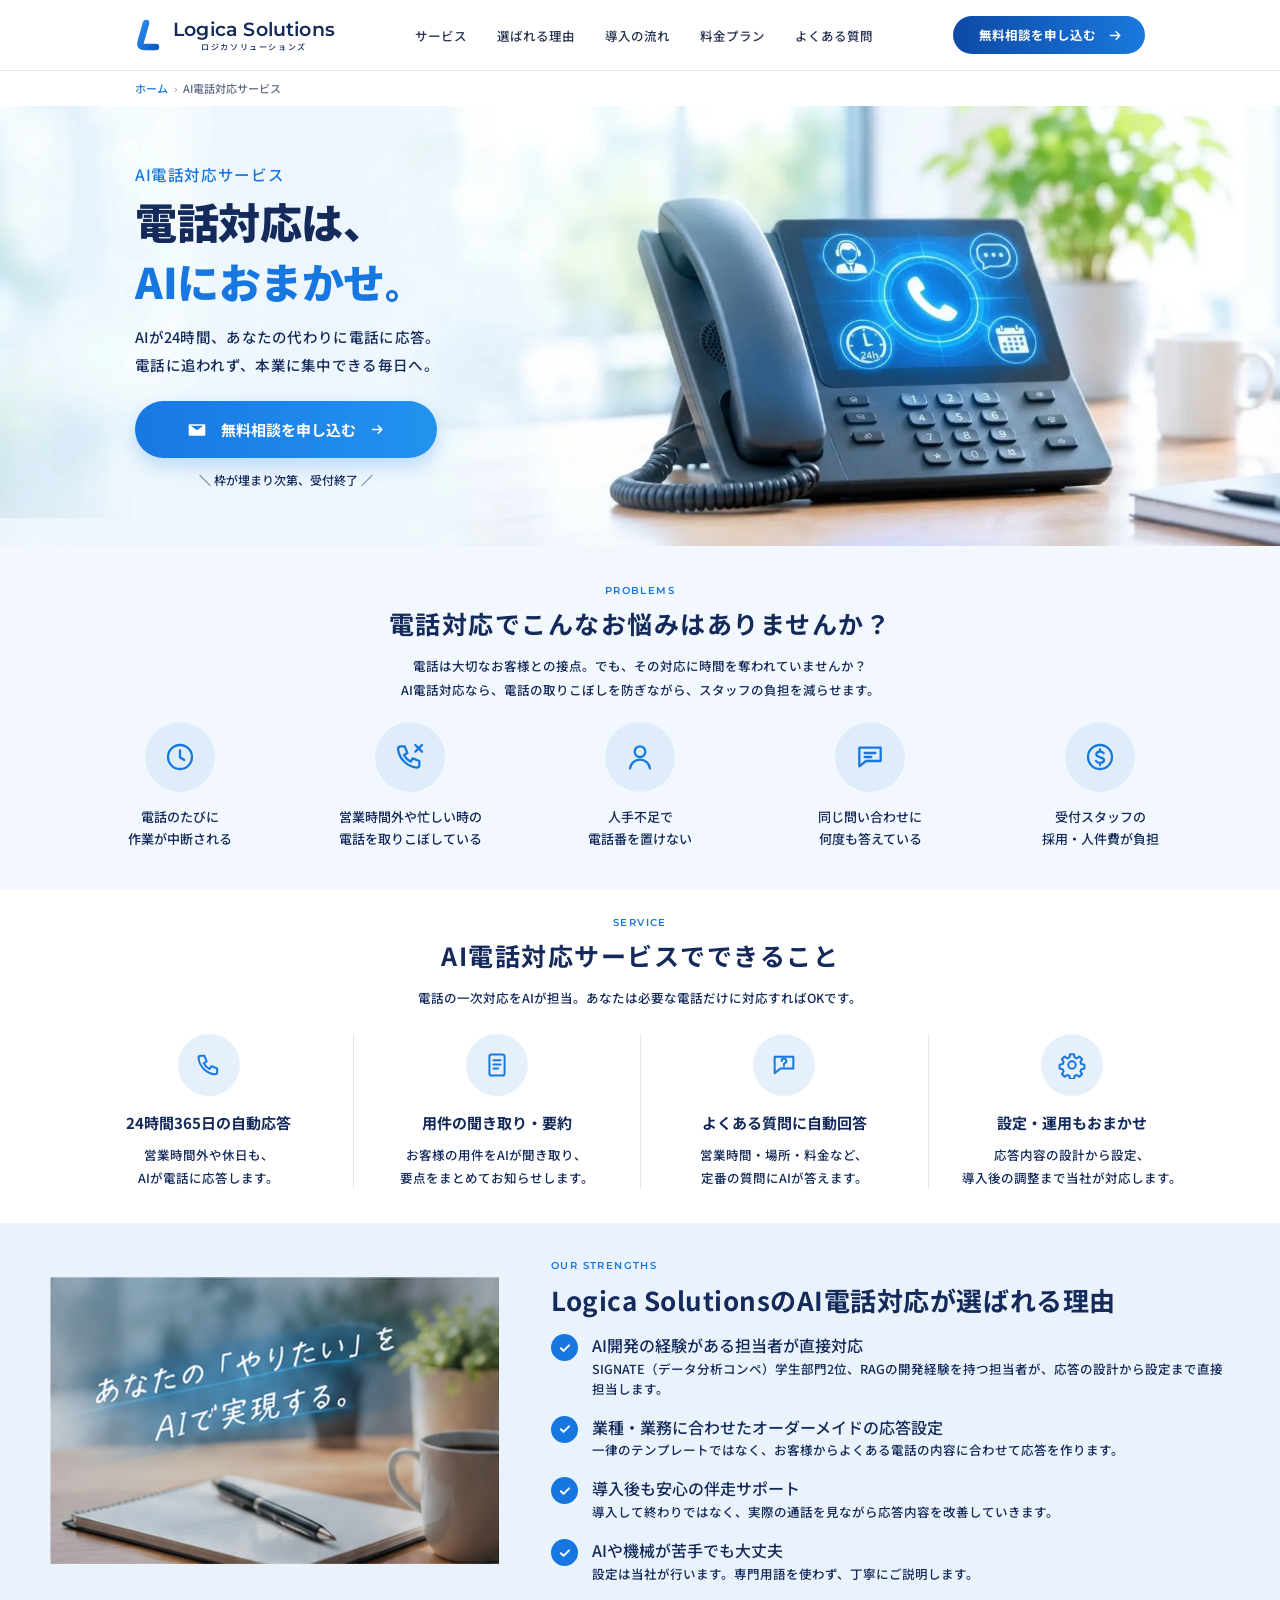
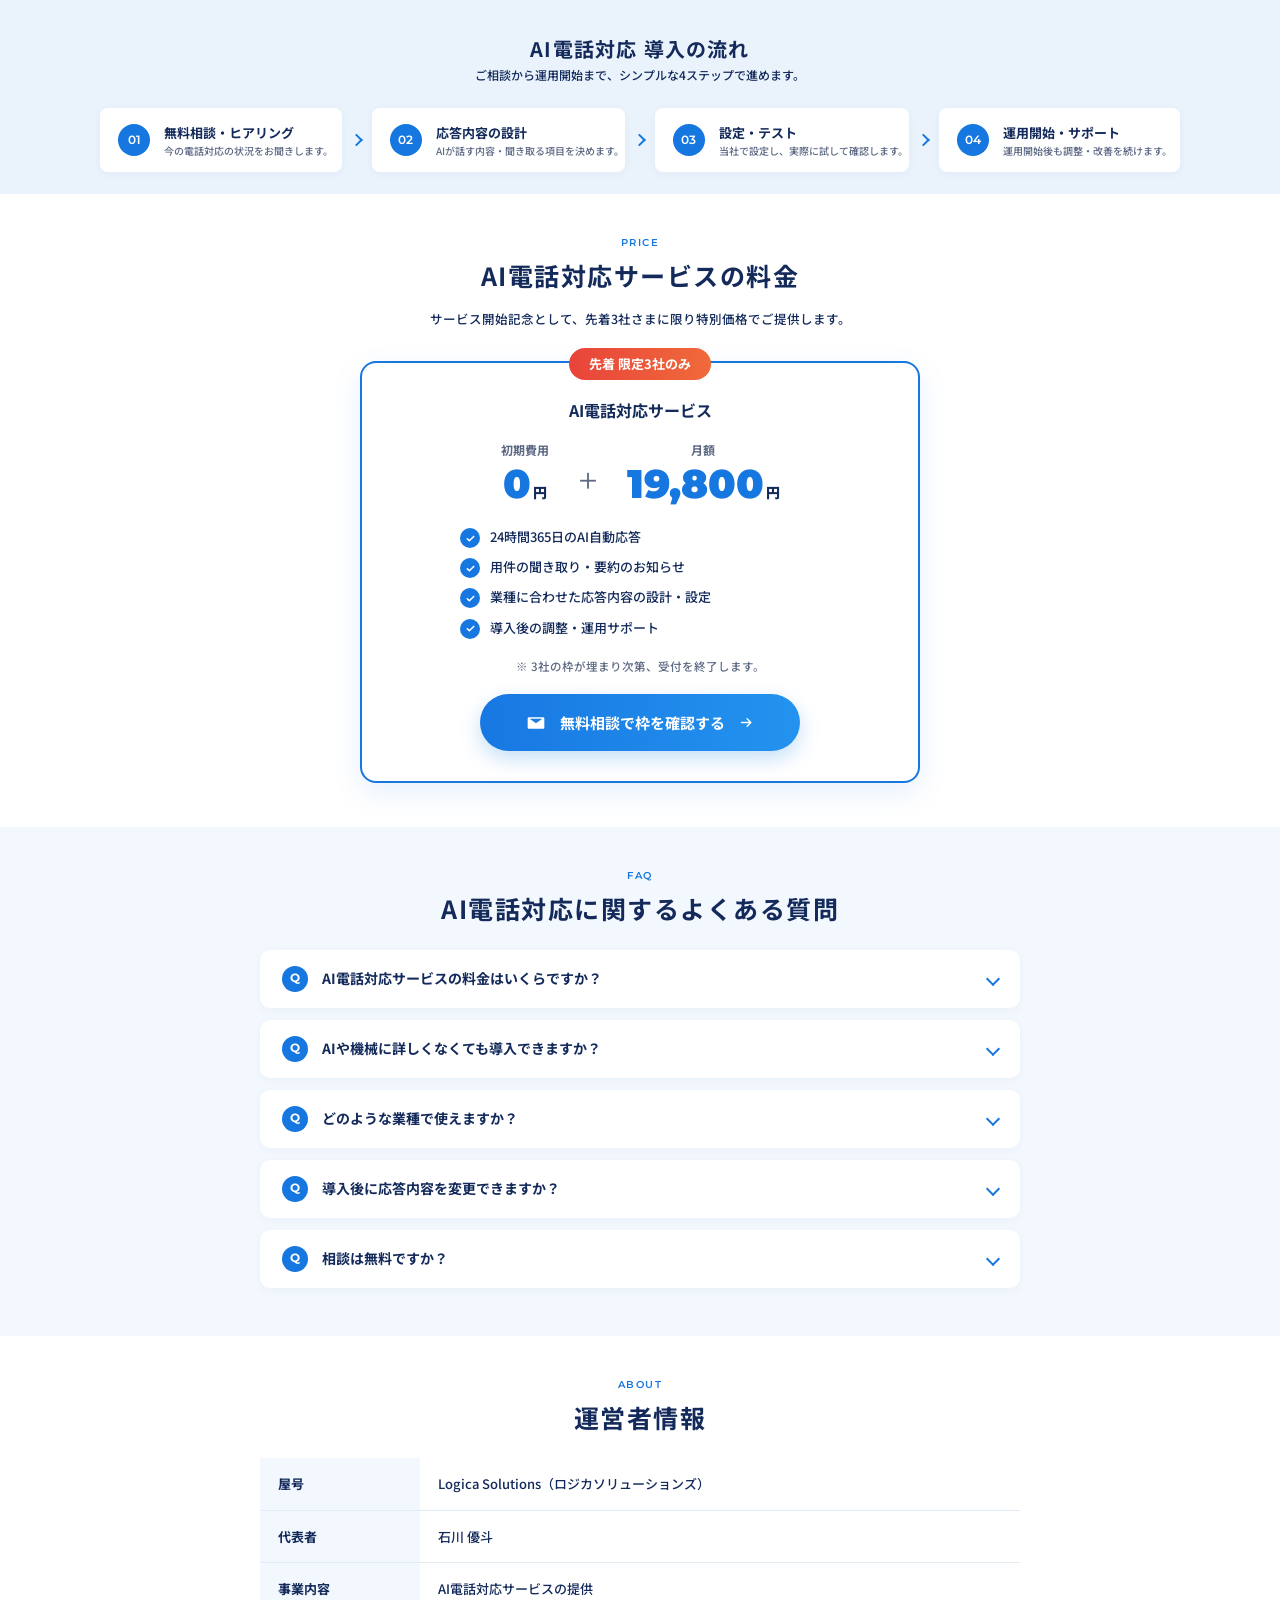
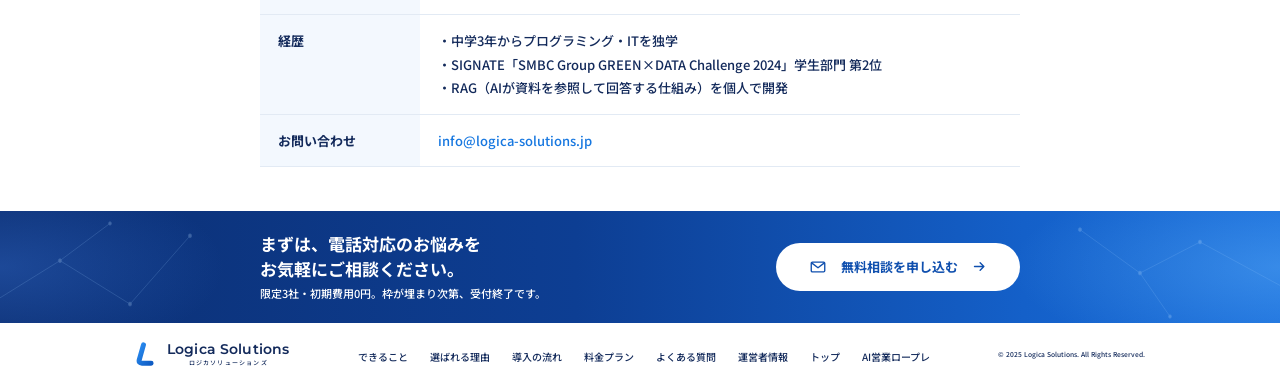
==== ai-phone/index.html @ 3bbbbf8a "Add files via upload" ====
<!doctype html>
<html lang="ja">
  <head>
    <meta charset="UTF-8" />
    <meta name="viewport" content="width=device-width, initial-scale=1.0" />

    <!-- ===== 基本SEO ===== -->
    <title>
      AI電話対応サービス｜電話の自動応答・受付をAIが代行｜Logica
      Solutions（ロジカソリューションズ）
    </title>
    <meta
      name="description"
      content="Logica Solutions（ロジカソリューションズ）のAI電話対応サービス。AIが24時間電話に自動応答し、用件を聞き取って要約してお知らせします。電話番の負担・取りこぼしをなくし、本業に集中できる環境に。限定3社、初期費用0円・月額19,800円。無料相談受付中。"
    />
    <link rel="canonical" href="https://logica-solutions.jp/ai-phone/" />
    <meta name="robots" content="index,follow,max-image-preview:large" />
    <meta name="theme-color" content="#132a5b" />
    <meta name="format-detection" content="telephone=no" />

    <!-- ===== OGP / SNS（画像はSVGではなくPNG） ===== -->
    <meta property="og:type" content="website" />
    <meta property="og:site_name" content="Logica Solutions" />
    <meta property="og:locale" content="ja_JP" />
    <meta property="og:url" content="https://logica-solutions.jp/ai-phone/" />
    <meta property="og:title" content="AI電話対応サービス｜Logica Solutions" />
    <meta
      property="og:description"
      content="AIが24時間電話に自動応答し、用件を要約してお知らせ。電話番の負担・取りこぼしをなくします。限定3社、初期費用0円・月額19,800円。"
    />
    <meta
      property="og:image"
      content="https://logica-solutions.jp/images/ogp-ai-phone.png"
    />
    <meta property="og:image:width" content="1200" />
    <meta property="og:image:height" content="630" />
    <meta
      property="og:image:alt"
      content="電話対応は、AIにおまかせ。AI電話対応サービス｜Logica Solutions"
    />
    <meta name="twitter:card" content="summary_large_image" />
    <meta name="twitter:title" content="AI電話対応サービス｜Logica Solutions" />
    <meta
      name="twitter:description"
      content="AIが24時間電話に自動応答。限定3社、初期費用0円・月額19,800円。"
    />
    <meta
      name="twitter:image"
      content="https://logica-solutions.jp/images/ogp-ai-phone.png"
    />

    <link rel="icon" href="/favicon.svg" type="image/svg+xml" />

    <!-- ===== 表示速度：ファーストビュー画像を先読み・フォントは非ブロッキング ===== -->
    <link
      rel="preload"
      as="image"
      href="/images/hero-ai-phone.webp"
      fetchpriority="high"
    />
    <link rel="preconnect" href="https://fonts.googleapis.com" />
    <link rel="preconnect" href="https://fonts.gstatic.com" crossorigin />
    <link
      rel="stylesheet"
      href="https://fonts.googleapis.com/css2?family=Noto+Sans+JP:wght@400;500;700;900&family=Montserrat:wght@600;700&display=swap"
      media="print"
      onload="this.media = 'all'"
    />
    <noscript
      ><link
        rel="stylesheet"
        href="https://fonts.googleapis.com/css2?family=Noto+Sans+JP:wght@400;500;700;900&family=Montserrat:wght@600;700&display=swap"
    /></noscript>

    <!-- ===== 構造化データ（JSON-LD） ===== -->
    <script type="application/ld+json">
      {
        "@context": "https://schema.org",
        "@graph": [
          {
            "@type": "BreadcrumbList",
            "@id": "https://logica-solutions.jp/ai-phone/#breadcrumb",
            "itemListElement": [
              { "@type": "ListItem", "position": 1, "name": "ホーム", "item": "https://logica-solutions.jp/" },
              { "@type": "ListItem", "position": 2, "name": "AI電話対応サービス", "item": "https://logica-solutions.jp/ai-phone/" }
            ]
          },
          {
            "@type": "Person",
            "@id": "https://logica-solutions.jp/#founder",
            "name": "石川 優斗",
            "jobTitle": "代表",
            "worksFor": { "@id": "https://logica-solutions.jp/#organization" },
            "knowsAbout": ["RAG", "生成AI", "データ分析", "機械学習", "AI電話対応"],
            "award": "SIGNATE「SMBC Group GREEN×DATA Challenge 2024」学生部門 第2位"
          },
          {
            "@type": "Organization",
            "@id": "https://logica-solutions.jp/#organization",
            "name": "Logica Solutions",
            "alternateName": [
              "ロジカソリューションズ",
              "ロジカ ソリューションズ",
              "ロジカソリューション",
              "Logica Solution",
              "LogicaSolutions"
            ],
            "url": "https://logica-solutions.jp/",
            "logo": "https://logica-solutions.jp/favicon.svg",
            "email": "info@logica-solutions.jp",
            "image": "https://logica-solutions.jp/images/ogp.png",
            "description": "AI電話対応サービスとAI営業ロープレツールを提供。",
            "founder": { "@id": "https://logica-solutions.jp/#founder" },
            "knowsAbout": [
              "AI電話対応",
              "AI電話代行",
              "電話自動応答",
              "AI受付",
              "ボイスボット",
              "営業ロープレ",
              "営業研修",
              "業務効率化"
            ]
          },
          {
            "@type": "WebSite",
            "@id": "https://logica-solutions.jp/#website",
            "url": "https://logica-solutions.jp/",
            "name": "Logica Solutions",
            "alternateName": "ロジカソリューションズ",
            "inLanguage": "ja",
            "publisher": { "@id": "https://logica-solutions.jp/#organization" }
          },
          {
            "@type": "WebPage",
            "@id": "https://logica-solutions.jp/ai-phone/#webpage",
            "url": "https://logica-solutions.jp/ai-phone/",
            "breadcrumb": { "@id": "https://logica-solutions.jp/ai-phone/#breadcrumb" },
            "name": "AI電話対応サービス｜電話の自動応答・受付をAIが代行｜Logica Solutions（ロジカソリューションズ）",
            "description": "AIが24時間電話に自動応答し、用件を聞き取って要約してお知らせするAI電話対応サービス。限定3社、初期費用0円・月額19,800円。",
            "inLanguage": "ja",
            "isPartOf": { "@id": "https://logica-solutions.jp/#website" },
            "about": { "@id": "https://logica-solutions.jp/ai-phone/#service" },
            "primaryImageOfPage": "https://logica-solutions.jp/images/hero-ai-phone.webp"
          },
          {
            "@type": "Service",
            "@id": "https://logica-solutions.jp/ai-phone/#service",
            "name": "AI電話対応サービス",
            "alternateName": ["AI電話代行", "AI電話自動応答", "AI受付サービス"],
            "description": "AIが24時間電話に自動応答し、用件の聞き取り・要約・お知らせまでを行うサービス。業種に合わせた応答内容の設定と導入後の運用サポート付き。",
            "image": "https://logica-solutions.jp/images/ogp-ai-phone.png",
            "provider": { "@id": "https://logica-solutions.jp/#organization" },
            "areaServed": { "@type": "Country", "name": "日本" },
            "serviceType": "AI電話対応",
            "url": "https://logica-solutions.jp/ai-phone/",
            "offers": {
              "@type": "Offer",
              "name": "限定3社 導入プラン（初期費用0円）",
              "url": "https://logica-solutions.jp/ai-phone/#price",
              "price": "19800",
              "priceCurrency": "JPY",
              "availability": "https://schema.org/LimitedAvailability",
              "priceSpecification": [
                {
                  "@type": "UnitPriceSpecification",
                  "name": "月額料金",
                  "price": "19800",
                  "priceCurrency": "JPY",
                  "referenceQuantity": {
                    "@type": "QuantitativeValue",
                    "value": 1,
                    "unitCode": "MON"
                  }
                },
                {
                  "@type": "PriceSpecification",
                  "name": "初期費用",
                  "price": "0",
                  "priceCurrency": "JPY"
                }
              ]
            }
          },
          {
            "@type": "FAQPage",
            "@id": "https://logica-solutions.jp/ai-phone/#faq",
            "mainEntity": [
              {
                "@type": "Question",
                "name": "AI電話対応サービスの料金はいくらですか？",
                "acceptedAnswer": {
                  "@type": "Answer",
                  "text": "現在、限定3社に限り初期費用0円、月額19,800円でご提供しています。枠が埋まり次第、受付を終了します。"
                }
              },
              {
                "@type": "Question",
                "name": "AIや機械に詳しくなくても導入できますか？",
                "acceptedAnswer": {
                  "@type": "Answer",
                  "text": "はい、問題ありません。応答内容の設計から設定まで当社が行います。専門用語を使わずに丁寧にご説明しますので、AIが初めての方でも安心してご利用いただけます。"
                }
              },
              {
                "@type": "Question",
                "name": "どのような業種で使えますか？",
                "acceptedAnswer": {
                  "@type": "Answer",
                  "text": "電話での問い合わせや予約の受付が多い業種を中心に、幅広くご利用いただけます。業種や業務に合わせて応答内容をオーダーメイドで設定します。"
                }
              },
              {
                "@type": "Question",
                "name": "導入後に応答内容を変更できますか？",
                "acceptedAnswer": {
                  "@type": "Answer",
                  "text": "はい。導入して終わりではなく、実際の通話状況を見ながら応答内容の調整・改善まで継続的にサポートします。"
                }
              },
              {
                "@type": "Question",
                "name": "相談は無料ですか？",
                "acceptedAnswer": {
                  "@type": "Answer",
                  "text": "はい、ご相談・ヒアリングは無料です。現在の電話対応の状況をお聞きしたうえで、導入イメージをご提案します。"
                }
              }
            ]
          }
        ]
      }
    </script>

    <link rel="stylesheet" href="/css/style.css" />
  </head>
  <body>
    <svg width="0" height="0" style="position: absolute" aria-hidden="true">
      <defs>
        <linearGradient id="logoGrad" x1="0" y1="0" x2="1" y2="1">
          <stop offset="0" stop-color="#2a8cf0" />
          <stop offset="1" stop-color="#0f5cc4" />
        </linearGradient>
        <symbol id="logo-mark" viewBox="0 0 26 34">
          <path
            d="M11 5 L5.5 24.5 Q4.3 29 9 29 L21 29"
            fill="none"
            stroke="url(#logoGrad)"
            stroke-width="6.5"
            stroke-linecap="round"
            stroke-linejoin="round"
          />
        </symbol>
        <symbol id="i-arrow" viewBox="0 0 24 24">
          <path
            d="M4 12h15M13 6l6 6-6 6"
            fill="none"
            stroke="currentColor"
            stroke-width="2.2"
            stroke-linecap="round"
            stroke-linejoin="round"
          />
        </symbol>
        <symbol id="i-mail-fill" viewBox="0 0 24 24">
          <path
            fill="currentColor"
            d="M3.5 5h17A1.5 1.5 0 0 1 22 6.5v11a1.5 1.5 0 0 1-1.5 1.5h-17A1.5 1.5 0 0 1 2 17.5v-11A1.5 1.5 0 0 1 3.5 5zm.9 2L12 12.3 19.6 7H4.4z"
          />
        </symbol>
        <symbol id="i-mail" viewBox="0 0 24 24">
          <g
            fill="none"
            stroke="currentColor"
            stroke-width="1.8"
            stroke-linejoin="round"
          >
            <rect x="3" y="5.5" width="18" height="13" rx="1.5" />
            <path d="M3.5 6.5l8.5 6.5 8.5-6.5" />
          </g>
        </symbol>
        <symbol id="i-check" viewBox="0 0 24 24">
          <path
            d="M5 12.5l4.5 4.5L19 7.5"
            fill="none"
            stroke="#fff"
            stroke-width="3.4"
            stroke-linecap="round"
            stroke-linejoin="round"
          />
        </symbol>
      </defs>
    </svg>

    <!-- Header -->
    <header class="header" id="top">
      <div class="wrap header__in">
        <a
          href="/"
          class="logo"
          aria-label="Logica Solutions（ロジカソリューションズ）トップへ"
        >
          <svg class="logo__mark" aria-hidden="true">
            <use href="#logo-mark" />
          </svg>
          <span class="logo__txt"
            ><span class="logo__name">Logica Solutions</span
            ><span class="logo__kana">ロジカソリューションズ</span></span
          >
        </a>
        <nav class="gnav" aria-label="メインメニュー">
          <ul>
            <li><a href="#service">サービス</a></li>
            <li><a href="#reason">選ばれる理由</a></li>
            <li><a href="#flow">導入の流れ</a></li>
            <li><a href="#price">料金プラン</a></li>
            <li><a href="#faq">よくある質問</a></li>
          </ul>
        </nav>
        <a href="#contact" class="h-btn"
          >無料相談を申し込む<svg class="arrow" aria-hidden="true">
            <use href="#i-arrow" /></svg
        ></a>
        <button
          class="menu-btn"
          aria-label="メニューを開く"
          aria-expanded="false"
        >
          <span></span><span></span><span></span>
        </button>
      </div>
    </header>

    <main>
      <nav class="crumb" aria-label="パンくずリスト">
        <ol class="wrap">
          <li><a href="/">ホーム</a></li>
          <li aria-current="page">AI電話対応サービス</li>
        </ol>
      </nav>

      <!-- Hero -->
      <section class="hero hero--phone" aria-labelledby="hero-ttl">
        <div class="wrap">
          <div class="hero__txt">
            <p class="hero__lead">AI電話対応サービス</p>
            <h1 class="hero__ttl" id="hero-ttl">
              電話対応は、<br /><span
                >AIにおまかせ<span class="sm">。</span></span
              ><span class="sr-only"
                >｜Logica
                Solutions（ロジカソリューションズ）のAI電話対応サービス</span
              >
            </h1>
            <p class="hero__desc">
              AIが24時間、あなたの代わりに電話に応答。<br />電話に追われず、本業に集中できる毎日へ。
            </p>
            <a href="#contact" class="hero__btn"
              ><svg class="mail" aria-hidden="true">
                <use href="#i-mail-fill" /></svg
              >無料相談を申し込む<svg class="arrow" aria-hidden="true">
                <use href="#i-arrow" /></svg
            ></a>
            <p class="hero__note">＼ 枠が埋まり次第、受付終了 ／</p>
          </div>
        </div>
      </section>

      <!-- Worries -->
      <section class="worries" aria-labelledby="worries-ttl">
        <div class="wrap">
          <div class="sh">
            <span class="sh__en en">PROBLEMS</span>
            <h2 class="sh__ttl" id="worries-ttl">
              電話対応でこんなお悩みはありませんか？
            </h2>
            <p class="sh__desc">
              電話は大切なお客様との接点。でも、その対応に時間を奪われていませんか？<br />AI電話対応なら、電話の取りこぼしを防ぎながら、スタッフの負担を減らせます。
            </p>
          </div>
          <ul class="worries__list">
            <li>
              <div class="ic" aria-hidden="true">
                <svg
                  viewBox="0 0 24 24"
                  fill="none"
                  stroke="currentColor"
                  stroke-width="1.7"
                  stroke-linecap="round"
                >
                  <circle cx="12" cy="12" r="9" />
                  <path d="M12 7v5.2l3.2 2" />
                </svg>
              </div>
              <p>電話のたびに<br />作業が中断される</p>
            </li>
            <li>
              <div class="ic" aria-hidden="true">
                <svg
                  viewBox="0 0 24 24"
                  fill="none"
                  stroke="currentColor"
                  stroke-width="1.7"
                  stroke-linecap="round"
                  stroke-linejoin="round"
                >
                  <path
                    d="M5 4h3l2 5-2.5 1.5a11 11 0 0 0 5 5L14 13l5 2v3a2 2 0 0 1-2 2A16 16 0 0 1 3 6a2 2 0 0 1 2-2z"
                  />
                  <path d="M16 3l5 5M21 3l-5 5" />
                </svg>
              </div>
              <p>営業時間外や忙しい時の<br />電話を取りこぼしている</p>
            </li>
            <li>
              <div class="ic" aria-hidden="true">
                <svg
                  viewBox="0 0 24 24"
                  fill="none"
                  stroke="currentColor"
                  stroke-width="1.7"
                  stroke-linecap="round"
                >
                  <circle cx="12" cy="8" r="4" />
                  <path d="M4.5 20.5c.6-3.9 3.7-6.5 7.5-6.5s6.9 2.6 7.5 6.5" />
                </svg>
              </div>
              <p>人手不足で<br />電話番を置けない</p>
            </li>
            <li>
              <div class="ic" aria-hidden="true">
                <svg
                  viewBox="0 0 24 24"
                  fill="none"
                  stroke="currentColor"
                  stroke-width="1.7"
                  stroke-linecap="round"
                  stroke-linejoin="round"
                >
                  <path d="M4 5h16v10H9l-5 4z" />
                  <path d="M8 9h8M8 12h5" />
                </svg>
              </div>
              <p>同じ問い合わせに<br />何度も答えている</p>
            </li>
            <li>
              <div class="ic" aria-hidden="true">
                <svg
                  viewBox="0 0 24 24"
                  fill="none"
                  stroke="currentColor"
                  stroke-width="1.7"
                  stroke-linecap="round"
                  stroke-linejoin="round"
                >
                  <circle cx="12" cy="12" r="9" />
                  <path
                    d="M14.8 9.2c-.5-.8-1.5-1.3-2.8-1.3-1.7 0-2.8.9-2.8 2.1 0 2.9 5.8 1.6 5.8 4.3 0 1.2-1.2 2.1-3 2.1-1.4 0-2.5-.6-3-1.4M12 6.2v1.7M12 16.4v1.6"
                  />
                </svg>
              </div>
              <p>受付スタッフの<br />採用・人件費が負担</p>
            </li>
          </ul>
        </div>
      </section>

      <!-- Services -->
      <section class="services" id="service" aria-labelledby="service-ttl">
        <div class="wrap">
          <div class="sh">
            <span class="sh__en en">SERVICE</span>
            <h2 class="sh__ttl" id="service-ttl">
              AI電話対応サービスでできること
            </h2>
            <p class="sh__desc">
              電話の一次対応をAIが担当。あなたは必要な電話だけに対応すればOKです。
            </p>
          </div>
          <ul class="services__list">
            <li>
              <div class="ic" aria-hidden="true">
                <svg
                  viewBox="0 0 24 24"
                  fill="none"
                  stroke="currentColor"
                  stroke-width="1.7"
                  stroke-linecap="round"
                  stroke-linejoin="round"
                >
                  <path
                    d="M5 4h3l2 5-2.5 1.5a11 11 0 0 0 5 5L14 13l5 2v3a2 2 0 0 1-2 2A16 16 0 0 1 3 6a2 2 0 0 1 2-2z"
                  />
                </svg>
              </div>
              <h3>24時間365日の自動応答</h3>
              <p>営業時間外や休日も、<br />AIが電話に応答します。</p>
            </li>
            <li>
              <div class="ic" aria-hidden="true">
                <svg
                  viewBox="0 0 24 24"
                  fill="none"
                  stroke="currentColor"
                  stroke-width="1.7"
                  stroke-linecap="round"
                  stroke-linejoin="round"
                >
                  <rect x="5.5" y="3" width="13" height="18" rx="1.8" />
                  <path d="M9 8h6M9 11.5h6M9 15h4" />
                </svg>
              </div>
              <h3>用件の聞き取り・要約</h3>
              <p>
                お客様の用件をAIが聞き取り、<br />要点をまとめてお知らせします。
              </p>
            </li>
            <li>
              <div class="ic" aria-hidden="true">
                <svg
                  viewBox="0 0 24 24"
                  fill="none"
                  stroke="currentColor"
                  stroke-width="1.7"
                  stroke-linecap="round"
                  stroke-linejoin="round"
                >
                  <path d="M4 5h16v10H9l-5 4z" />
                  <path
                    d="M10 8.5a2 2 0 1 1 2.6 1.9c-.4.2-.6.5-.6.9v.4M12 13.2v.1"
                  />
                </svg>
              </div>
              <h3>よくある質問に自動回答</h3>
              <p>営業時間・場所・料金など、<br />定番の質問にAIが答えます。</p>
            </li>
            <li>
              <div class="ic" aria-hidden="true">
                <svg
                  viewBox="0 0 24 24"
                  fill="none"
                  stroke="currentColor"
                  stroke-width="1.7"
                  stroke-linejoin="round"
                >
                  <circle cx="12" cy="12" r="3.2" />
                  <path
                    d="M10.3 2.8h3.4l.5 2.6 1.9.8 2.2-1.5 2.4 2.4-1.5 2.2.8 1.9 2.6.5v3.4l-2.6.5-.8 1.9 1.5 2.2-2.4 2.4-2.2-1.5-1.9.8-.5 2.6h-3.4l-.5-2.6-1.9-.8-2.2 1.5-2.4-2.4 1.5-2.2-.8-1.9-2.6-.5v-3.4l2.6-.5.8-1.9-1.5-2.2 2.4-2.4 2.2 1.5 1.9-.8z"
                  />
                </svg>
              </div>
              <h3>設定・運用もおまかせ</h3>
              <p>
                応答内容の設計から設定、<br />導入後の調整まで当社が対応します。
              </p>
            </li>
          </ul>
        </div>
      </section>

      <!-- Strengths -->
      <section class="strengths" id="reason" aria-labelledby="reason-ttl">
        <div class="strengths__in">
          <div class="strengths__img">
            <img
              src="/images/strengths.jpg"
              alt="AI電話対応サービスの導入打ち合わせイメージ"
              width="718"
              height="458"
              loading="lazy"
              decoding="async"
            />
          </div>
          <div class="strengths__body">
            <div class="sh">
              <span class="sh__en en">OUR STRENGTHS</span>
              <h2 class="sh__ttl" id="reason-ttl">
                Logica SolutionsのAI電話対応が選ばれる理由
              </h2>
            </div>
            <ul class="checks">
              <li>
                <span class="chk" aria-hidden="true"
                  ><svg><use href="#i-check" /></svg
                ></span>
                <div>
                  <h3>AI開発の経験がある担当者が直接対応</h3>
                  <p>
                    SIGNATE（データ分析コンペ）学生部門2位、RAGの開発経験を持つ担当者が、応答の設計から設定まで直接担当します。
                  </p>
                </div>
              </li>
              <li>
                <span class="chk" aria-hidden="true"
                  ><svg><use href="#i-check" /></svg
                ></span>
                <div>
                  <h3>業種・業務に合わせたオーダーメイドの応答設定</h3>
                  <p>
                    一律のテンプレートではなく、お客様からよくある電話の内容に合わせて応答を作ります。
                  </p>
                </div>
              </li>
              <li>
                <span class="chk" aria-hidden="true"
                  ><svg><use href="#i-check" /></svg
                ></span>
                <div>
                  <h3>導入後も安心の伴走サポート</h3>
                  <p>
                    導入して終わりではなく、実際の通話を見ながら応答内容を改善していきます。
                  </p>
                </div>
              </li>
              <li>
                <span class="chk" aria-hidden="true"
                  ><svg><use href="#i-check" /></svg
                ></span>
                <div>
                  <h3>AIや機械が苦手でも大丈夫</h3>
                  <p>
                    設定は当社が行います。専門用語を使わず、丁寧にご説明します。
                  </p>
                </div>
              </li>
            </ul>
          </div>
        </div>
      </section>

      <!-- Flow -->
      <section class="flow" id="flow" aria-labelledby="flow-ttl">
        <div class="wrap">
          <div class="sh">
            <h2 class="sh__ttl" id="flow-ttl">AI電話対応 導入の流れ</h2>
            <p class="sh__desc">
              ご相談から運用開始まで、シンプルな4ステップで進めます。
            </p>
          </div>
          <ol class="flow__list">
            <li class="step">
              <span class="step__n" aria-hidden="true">01</span>
              <div>
                <h3>無料相談・ヒアリング</h3>
                <p>今の電話対応の状況をお聞きします。</p>
              </div>
            </li>
            <li class="step">
              <span class="step__n" aria-hidden="true">02</span>
              <div>
                <h3>応答内容の設計</h3>
                <p>AIが話す内容・聞き取る項目を決めます。</p>
              </div>
            </li>
            <li class="step">
              <span class="step__n" aria-hidden="true">03</span>
              <div>
                <h3>設定・テスト</h3>
                <p>当社で設定し、実際に試して確認します。</p>
              </div>
            </li>
            <li class="step">
              <span class="step__n" aria-hidden="true">04</span>
              <div>
                <h3>運用開始・サポート</h3>
                <p>運用開始後も調整・改善を続けます。</p>
              </div>
            </li>
          </ol>
        </div>
      </section>

      <!-- Price：限定キャンペーン。枠が埋まったら plan__tag と文言を更新してください -->
      <section class="price" id="price" aria-labelledby="price-ttl">
        <div class="wrap">
          <div class="sh">
            <span class="sh__en en">PRICE</span>
            <h2 class="sh__ttl" id="price-ttl">AI電話対応サービスの料金</h2>
            <p class="sh__desc">
              サービス開始記念として、先着3社さまに限り特別価格でご提供します。
            </p>
          </div>
          <div class="plan">
            <p class="plan__tag">先着 限定3社のみ</p>
            <p class="plan__name">AI電話対応サービス</p>
            <div class="plan__prices">
              <p class="plan__item">
                <span class="plan__label">初期費用</span
                ><span class="plan__val">0<small>円</small></span>
              </p>
              <span class="plan__plus" aria-hidden="true">＋</span>
              <p class="plan__item">
                <span class="plan__label">月額</span
                ><span class="plan__val">19,800<small>円</small></span>
              </p>
            </div>
            <ul class="plan__list">
              <li>
                <span class="chk" aria-hidden="true"
                  ><svg><use href="#i-check" /></svg></span
                >24時間365日のAI自動応答
              </li>
              <li>
                <span class="chk" aria-hidden="true"
                  ><svg><use href="#i-check" /></svg></span
                >用件の聞き取り・要約のお知らせ
              </li>
              <li>
                <span class="chk" aria-hidden="true"
                  ><svg><use href="#i-check" /></svg></span
                >業種に合わせた応答内容の設計・設定
              </li>
              <li>
                <span class="chk" aria-hidden="true"
                  ><svg><use href="#i-check" /></svg></span
                >導入後の調整・運用サポート
              </li>
            </ul>
            <p class="plan__note">※ 3社の枠が埋まり次第、受付を終了します。</p>
            <a href="#contact" class="hero__btn"
              ><svg class="mail" aria-hidden="true">
                <use href="#i-mail-fill" /></svg
              >無料相談で枠を確認する<svg class="arrow" aria-hidden="true">
                <use href="#i-arrow" /></svg
            ></a>
          </div>
        </div>
      </section>

      <!-- FAQ（FAQ構造化データと内容を一致させること） -->
      <section class="faq" id="faq" aria-labelledby="faq-ttl">
        <div class="wrap">
          <div class="sh">
            <span class="sh__en en">FAQ</span>
            <h2 class="sh__ttl" id="faq-ttl">AI電話対応に関するよくある質問</h2>
          </div>
          <div class="faq__list">
            <details>
              <summary>
                <span class="faq__q" aria-hidden="true">Q</span
                >AI電話対応サービスの料金はいくらですか？
              </summary>
              <div class="faq__body">
                <span class="faq__a" aria-hidden="true">A</span>
                <p>
                  現在、限定3社に限り初期費用0円、月額19,800円でご提供しています。枠が埋まり次第、受付を終了します。
                </p>
              </div>
            </details>
            <details>
              <summary>
                <span class="faq__q" aria-hidden="true">Q</span
                >AIや機械に詳しくなくても導入できますか？
              </summary>
              <div class="faq__body">
                <span class="faq__a" aria-hidden="true">A</span>
                <p>
                  はい、問題ありません。応答内容の設計から設定まで当社が行います。専門用語を使わずに丁寧にご説明しますので、AIが初めての方でも安心してご利用いただけます。
                </p>
              </div>
            </details>
            <details>
              <summary>
                <span class="faq__q" aria-hidden="true">Q</span
                >どのような業種で使えますか？
              </summary>
              <div class="faq__body">
                <span class="faq__a" aria-hidden="true">A</span>
                <p>
                  電話での問い合わせや予約の受付が多い業種を中心に、幅広くご利用いただけます。業種や業務に合わせて応答内容をオーダーメイドで設定します。
                </p>
              </div>
            </details>
            <details>
              <summary>
                <span class="faq__q" aria-hidden="true">Q</span
                >導入後に応答内容を変更できますか？
              </summary>
              <div class="faq__body">
                <span class="faq__a" aria-hidden="true">A</span>
                <p>
                  はい。導入して終わりではなく、実際の通話状況を見ながら応答内容の調整・改善まで継続的にサポートします。
                </p>
              </div>
            </details>
            <details>
              <summary>
                <span class="faq__q" aria-hidden="true">Q</span
                >相談は無料ですか？
              </summary>
              <div class="faq__body">
                <span class="faq__a" aria-hidden="true">A</span>
                <p>
                  はい、ご相談・ヒアリングは無料です。現在の電話対応の状況をお聞きしたうえで、導入イメージをご提案します。
                </p>
              </div>
            </details>
          </div>
        </div>
      </section>

      <!-- About（運営者情報：誰が運営しているかを示し信頼性=E-E-A-Tを高める）
       ★代表者名・所在地・設立年・SNSなどを追記すると効果が上がります -->
      <section class="about" id="about" aria-labelledby="about-ttl">
        <div class="wrap">
          <div class="sh">
            <span class="sh__en en">ABOUT</span>
            <h2 class="sh__ttl" id="about-ttl">運営者情報</h2>
          </div>
          <table class="about__tbl">
            <tr>
              <th scope="row">屋号</th>
              <td>Logica Solutions（ロジカソリューションズ）</td>
            </tr>
            <tr>
              <th scope="row">代表者</th>
              <td>石川 優斗</td>
            </tr>
            <tr>
              <th scope="row">事業内容</th>
              <td>AI電話対応サービスの提供</td>
            </tr>
            <tr>
              <th scope="row">経歴</th>
              <td>
                ・中学3年からプログラミング・ITを独学<br />
                ・SIGNATE「SMBC Group GREEN×DATA Challenge 2024」学生部門 第2位<br />
                ・RAG（AIが資料を参照して回答する仕組み）を個人で開発
              </td>
            </tr>
            <tr>
              <th scope="row">お問い合わせ</th>
              <td>
                <a
                  href="mailto:info@logica-solutions.jp"
                  style="color: var(--blue)"
                  >info@logica-solutions.jp</a
                >
              </td>
            </tr>
          </table>
        </div>
      </section>

      <!-- CTA -->
      <section class="cta" id="contact" aria-labelledby="contact-ttl">
        <svg
          class="net"
          viewBox="0 0 1280 90"
          preserveAspectRatio="none"
          aria-hidden="true"
        >
          <g stroke="#9fd0ff" stroke-width=".6" fill="#cfe8ff">
            <path d="M0 70 L60 40 L130 75 L190 20 M60 40 L110 10" fill="none" />
            <circle cx="60" cy="40" r="1.6" />
            <circle cx="130" cy="75" r="1.6" />
            <circle cx="190" cy="20" r="1.6" />
            <circle cx="110" cy="10" r="1.4" />
            <path
              d="M1080 15 L1140 50 L1200 25 L1280 60 M1140 50 L1170 85"
              fill="none"
            />
            <circle cx="1080" cy="15" r="1.6" />
            <circle cx="1140" cy="50" r="1.6" />
            <circle cx="1200" cy="25" r="1.6" />
            <circle cx="1170" cy="85" r="1.4" />
          </g>
        </svg>
        <div class="cta__in">
          <div>
            <h2 class="cta__ttl" id="contact-ttl">
              まずは、電話対応のお悩みを<br />お気軽にご相談ください。
            </h2>
            <p class="cta__sub">
              限定3社・初期費用0円。枠が埋まり次第、受付終了です。
            </p>
          </div>
          <a
            href="mailto:info@logica-solutions.jp?subject=%E3%80%90AI%E9%9B%BB%E8%A9%B1%E5%AF%BE%E5%BF%9C%E3%80%91%E7%84%A1%E6%96%99%E7%9B%B8%E8%AB%87%E3%81%AE%E7%94%B3%E3%81%97%E8%BE%BC%E3%81%BF"
            class="cta__btn"
            ><svg class="mail" aria-hidden="true"><use href="#i-mail" /></svg
            >無料相談を申し込む<svg class="arrow" aria-hidden="true">
              <use href="#i-arrow" /></svg
          ></a>
        </div>
      </section>
    </main>

    <!-- Footer -->
    <footer class="footer">
      <div class="wrap footer__in">
        <a
          href="/"
          class="logo"
          aria-label="Logica Solutions（ロジカソリューションズ）トップへ"
        >
          <svg class="logo__mark" aria-hidden="true">
            <use href="#logo-mark" />
          </svg>
          <span class="logo__txt"
            ><span class="logo__name">Logica Solutions</span
            ><span class="logo__kana">ロジカソリューションズ</span></span
          >
        </a>
        <nav class="fnav" aria-label="フッターメニュー">
          <ul>
            <li><a href="#service">できること</a></li>
            <li><a href="#reason">選ばれる理由</a></li>
            <li><a href="#flow">導入の流れ</a></li>
            <li><a href="#price">料金プラン</a></li>
            <li><a href="#faq">よくある質問</a></li>
            <li><a href="#about">運営者情報</a></li>
            <li><a href="/">トップ</a></li>
            <li><a href="/sales-roleplay/">AI営業ロープレ</a></li>
          </ul>
        </nav>
        <p class="copy">
          <small>&copy; 2025 Logica Solutions. All Rights Reserved.</small>
        </p>
      </div>
    </footer>

    <script>
      (function () {
        var h = document.querySelector(".header"),
          b = document.querySelector(".menu-btn");
        b.addEventListener("click", function () {
          var o = h.classList.toggle("open");
          b.setAttribute("aria-expanded", o);
        });
        h.querySelectorAll(".gnav a").forEach(function (a) {
          a.addEventListener("click", function () {
            h.classList.remove("open");
            b.setAttribute("aria-expanded", "false");
          });
        });
      })();
    </script>
  </body>
</html>
---- css/style.css ----
:root {
  --blue: #1677e0;
  --blue-btn: #1c84e8;
  --blue-dark: #0f4fae;
  --navy: #132a5b;
  --text: #26334f;
  --muted: #5d6984;
  --bg1: #f3f8fe;
  --bg2: #eaf3fc;
  --line: #e2eaf4;
}
* {
  box-sizing: border-box;
  margin: 0;
  padding: 0;
}
html {
  scroll-behavior: smooth;
  scroll-padding-top: 80px;
}
body {
  font-family:
    "Noto Sans JP", "Noto Sans CJK JP", "Hiragino Sans",
    "Hiragino Kaku Gothic ProN", Meiryo, sans-serif;
  font-weight: 500;
  color: var(--text);
  background: #fff;
  line-height: 1.7;
  -webkit-font-smoothing: antialiased;
}
a {
  color: inherit;
  text-decoration: none;
}
img {
  max-width: 100%;
  display: block;
}
ul,
ol {
  list-style: none;
}
.wrap {
  width: min(1010px, 100% - 40px);
  margin-inline: auto;
}
.en {
  font-family: "Montserrat", sans-serif;
  letter-spacing: 0.14em;
}
.arrow {
  width: 15px;
  height: 15px;
  flex-shrink: 0;
}
.sr-only {
  position: absolute;
  width: 1px;
  height: 1px;
  overflow: hidden;
  clip: rect(0 0 0 0);
  white-space: nowrap;
}

/* ---------- Header ---------- */
.header {
  position: sticky;
  top: 0;
  z-index: 50;
  background: #fff;
}
.header__in {
  height: 70px;
  display: flex;
  align-items: center;
  justify-content: space-between;
}
.logo {
  display: flex;
  align-items: center;
  gap: 12px;
}
.logo__mark {
  width: 26px;
  height: 34px;
}
.logo__txt {
  display: flex;
  flex-direction: column;
  align-items: center;
  line-height: 1;
}
.logo__name {
  font-family: "Montserrat", sans-serif;
  font-weight: 600;
  font-size: 19px;
  color: var(--navy);
  letter-spacing: 0.01em;
}
.logo__kana {
  font-size: 8px;
  color: var(--navy);
  letter-spacing: 0.2em;
  margin-top: 4px;
  font-weight: 500;
}
.gnav ul {
  display: flex;
  gap: 30px;
}
.gnav a {
  font-size: 12.5px;
  color: var(--text);
  font-weight: 500;
}
.gnav a:hover {
  color: var(--blue);
}
.h-btn {
  display: inline-flex;
  align-items: center;
  gap: 12px;
  background: linear-gradient(90deg, #0d4aa6, #1a78dd);
  color: #fff;
  font-size: 12.5px;
  font-weight: 700;
  height: 38px;
  padding: 0 22px 0 26px;
  border-radius: 999px;
}
.h-btn:hover {
  filter: brightness(1.08);
}
.menu-btn {
  display: none;
  width: 40px;
  height: 40px;
  border: 0;
  background: none;
  cursor: pointer;
}
.menu-btn span {
  display: block;
  width: 22px;
  height: 2px;
  margin: 5px auto;
  background: var(--navy);
}

/* ---------- Hero ---------- */
.hero {
  position: relative;
  min-height: 440px;
  display: flex;
  align-items: center;
  padding: 30px 0;
  background: #eef4fa url(/images/hero.jpg) center right/cover no-repeat;
}
.hero .wrap {
  display: flex;
  align-items: center;
}
.hero__lead {
  font-size: 15.5px;
  color: var(--blue);
  font-weight: 500;
  letter-spacing: 0.04em;
  margin-bottom: 4px;
}
.hero__ttl {
  font-size: 42px;
  font-weight: 900;
  line-height: 1.42;
  color: var(--navy);
  letter-spacing: -0.01em;
  margin-bottom: 12px;
}
.hero__ttl span {
  color: var(--blue);
}
.hero__ttl .sm {
  font-size: 0.86em;
}
.hero__desc {
  font-size: 14.5px;
  line-height: 1.95;
  color: var(--navy);
  margin-bottom: 22px;
  letter-spacing: 0.02em;
}
.hero__btn {
  display: inline-flex;
  align-items: center;
  justify-content: center;
  gap: 14px;
  width: 302px;
  height: 57px;
  border-radius: 999px;
  background: linear-gradient(90deg, #1878e2, #2393ef);
  color: #fff;
  font-weight: 700;
  font-size: 15px;
  box-shadow: 0 8px 20px rgba(28, 132, 232, 0.25);
  transition: transform 0.2s;
}
.hero__btn:hover {
  transform: translateY(-2px);
}
.hero__btn .mail {
  width: 20px;
  height: 20px;
}
.hero__note {
  width: 302px;
  text-align: center;
  font-size: 12px;
  color: var(--navy);
  margin-top: 12px;
}

/* ---------- Section head ---------- */
.sh {
  text-align: center;
}
.sh__en {
  display: block;
  font-size: 10px;
  font-weight: 600;
  color: var(--blue);
  margin-bottom: 6px;
}
.sh__ttl {
  font-size: 25px;
  font-weight: 700;
  color: var(--navy);
  letter-spacing: 0.06em;
  line-height: 1.5;
}
.sh__desc {
  font-size: 12.5px;
  line-height: 1.9;
  color: var(--navy);
  margin-top: 12px;
}

/* ---------- Worries ---------- */
.worries {
  background: var(--bg1);
  padding: 36px 0 40px;
}
.worries__list {
  display: grid;
  grid-template-columns: repeat(5, 1fr);
  margin: 20px -70px 0;
}
.worries__list li {
  text-align: center;
}
.ic {
  width: 70px;
  height: 70px;
  border-radius: 50%;
  background: #dfedfb;
  display: flex;
  align-items: center;
  justify-content: center;
  margin: 0 auto 14px;
  color: var(--blue);
}
.ic svg {
  width: 32px;
  height: 32px;
}
.worries__list p {
  font-size: 13px;
  line-height: 1.7;
  color: var(--navy);
}

/* ---------- Strengths ---------- */
.strengths {
  background: var(--bg2);
  padding: 34px 0 34px;
}
.strengths__in {
  display: flex;
  align-items: center;
  gap: 52px;
  width: min(1180px, 100% - 40px);
  margin-inline: auto;
}
.strengths__img {
  flex: 0 0 449px;
  max-width: 45%;
}
.strengths__img img {
  width: 100%;
  height: auto;
  aspect-ratio: 359/229;
  object-fit: cover;
}
.strengths__body .sh {
  text-align: left;
}
.strengths__body .sh__ttl {
  font-size: 26px;
  letter-spacing: 0.02em;
}
.checks {
  margin-top: 14px;
  display: grid;
  gap: 16px;
}
.checks li {
  display: flex;
  gap: 14px;
}
.chk {
  flex: 0 0 27px;
  height: 27px;
  border-radius: 50%;
  background: var(--blue);
  display: flex;
  align-items: center;
  justify-content: center;
  margin-top: 1px;
}
.chk svg {
  width: 14px;
  height: 14px;
}
.checks h3 {
  font-size: 16px;
  font-weight: 500;
  color: var(--navy);
  line-height: 1.6;
}
.checks p {
  font-size: 12.5px;
  color: var(--navy);
  line-height: 1.6;
}

/* ---------- Services ---------- */
.services {
  padding: 24px 0 34px;
}
.services__list {
  display: grid;
  grid-template-columns: repeat(4, 1fr);
  margin: 24px -70px 0;
}
.services__list li {
  text-align: center;
  padding: 0 16px;
}
.services__list li + li {
  border-left: 1px solid var(--line);
}
.services .ic {
  width: 62px;
  height: 62px;
  background: #e5f0fc;
  margin-bottom: 14px;
}
.services .ic svg {
  width: 28px;
  height: 28px;
}
.services h3 {
  font-size: 15px;
  font-weight: 700;
  color: var(--navy);
  margin-bottom: 8px;
}
.services p {
  font-size: 12.5px;
  line-height: 1.85;
  color: var(--navy);
}

/* ---------- Flow ---------- */
.flow {
  background: var(--bg2);
  padding: 16px 0 22px;
}
.flow .sh__ttl {
  font-size: 20px;
}
.flow .sh__desc {
  font-size: 12px;
  margin-top: 0;
}
.flow__list {
  display: grid;
  grid-template-columns: repeat(4, 1fr);
  gap: 30px;
  margin: 22px -35px 0;
}
.step {
  position: relative;
  height: 64px;
  background: #fff;
  border-radius: 8px;
  display: flex;
  align-items: center;
  gap: 14px;
  padding: 0 18px;
  box-shadow: 0 2px 10px rgba(19, 42, 91, 0.04);
}
.step:not(:last-child)::after {
  content: "";
  position: absolute;
  right: -19px;
  top: 50%;
  width: 7px;
  height: 7px;
  border-top: 2px solid var(--blue);
  border-right: 2px solid var(--blue);
  transform: translateY(-50%) rotate(45deg);
}
.step__n {
  flex: 0 0 32px;
  height: 32px;
  border-radius: 50%;
  background: var(--blue);
  color: #fff;
  font-family: "Montserrat", sans-serif;
  font-weight: 600;
  font-size: 12px;
  display: flex;
  align-items: center;
  justify-content: center;
}
.step h3 {
  font-size: 13px;
  font-weight: 700;
  color: var(--navy);
  line-height: 1.5;
}
.step p {
  font-size: 10px;
  color: var(--muted);
  line-height: 1.5;
  white-space: nowrap;
}

/* ---------- Price ---------- */
.price {
  padding: 40px 0 44px;
}
.plan {
  position: relative;
  max-width: 560px;
  margin: 30px auto 0;
  border: 2px solid var(--blue);
  border-radius: 16px;
  background: #fff;
  padding: 34px 34px 30px;
  text-align: center;
  box-shadow: 0 10px 30px rgba(22, 119, 224, 0.1);
}
.plan__tag {
  position: absolute;
  top: -15px;
  left: 50%;
  transform: translateX(-50%);
  background: linear-gradient(90deg, #e8443a, #f06a3a);
  color: #fff;
  font-size: 13px;
  font-weight: 700;
  padding: 5px 20px;
  border-radius: 999px;
  white-space: nowrap;
}
.plan__name {
  font-size: 16px;
  font-weight: 700;
  color: var(--navy);
}
.plan__prices {
  display: flex;
  justify-content: center;
  align-items: flex-end;
  gap: 28px;
  margin: 16px 0 18px;
  flex-wrap: wrap;
}
.plan__item {
  display: flex;
  flex-direction: column;
  align-items: center;
}
.plan__label {
  font-size: 12px;
  color: var(--muted);
  font-weight: 700;
}
.plan__val {
  font-size: 40px;
  font-weight: 900;
  color: var(--blue);
  line-height: 1.2;
  font-family: "Montserrat", "Noto Sans JP", sans-serif;
}
.plan__val small {
  font-size: 14px;
  color: var(--navy);
  margin-left: 2px;
  font-family: "Noto Sans JP", sans-serif;
}
.plan__plus {
  font-size: 22px;
  color: var(--muted);
  padding-bottom: 10px;
}
.plan__list {
  text-align: left;
  display: grid;
  gap: 8px;
  max-width: 360px;
  margin: 0 auto 18px;
  font-size: 13px;
  color: var(--navy);
}
.plan__list li {
  display: flex;
  gap: 10px;
  align-items: flex-start;
}
.plan__list .chk {
  flex: 0 0 20px;
  height: 20px;
  margin-top: 2px;
}
.plan__list .chk svg {
  width: 11px;
  height: 11px;
}
.plan__note {
  font-size: 11.5px;
  color: var(--muted);
  line-height: 1.7;
}
.plan .hero__btn {
  margin-top: 18px;
  width: 100%;
  max-width: 320px;
}
.hero__offer {
  display: inline-flex;
  align-items: center;
  gap: 10px;
  background: #fff;
  border: 1px solid #f3c7c2;
  border-radius: 999px;
  padding: 5px 16px 5px 6px;
  margin-bottom: 16px;
  font-size: 13px;
  color: var(--navy);
  font-weight: 700;
  box-shadow: 0 4px 12px rgba(19, 42, 91, 0.06);
}
.hero__offer b {
  background: #e8443a;
  color: #fff;
  border-radius: 999px;
  padding: 2px 10px;
  font-size: 12px;
}
.hero__offer em {
  font-style: normal;
  color: #e8443a;
}

/* ---------- FAQ ---------- */
.faq {
  background: var(--bg1);
  padding: 40px 0 48px;
}
.faq__list {
  max-width: 760px;
  margin: 22px auto 0;
  display: grid;
  gap: 12px;
}
.faq details {
  background: #fff;
  border-radius: 10px;
  box-shadow: 0 2px 10px rgba(19, 42, 91, 0.04);
}
.faq summary {
  list-style: none;
  cursor: pointer;
  display: flex;
  gap: 14px;
  align-items: center;
  padding: 16px 22px;
  font-size: 14px;
  font-weight: 700;
  color: var(--navy);
}
.faq summary::-webkit-details-marker {
  display: none;
}
.faq summary::after {
  content: "";
  margin-left: auto;
  flex: 0 0 8px;
  height: 8px;
  border-right: 2px solid var(--blue);
  border-bottom: 2px solid var(--blue);
  transform: rotate(45deg);
  transition: transform 0.2s;
}
.faq details[open] summary::after {
  transform: rotate(-135deg);
}
.faq__q,
.faq__a {
  flex: 0 0 26px;
  height: 26px;
  border-radius: 50%;
  display: flex;
  align-items: center;
  justify-content: center;
  font-family: "Montserrat", sans-serif;
  font-size: 12px;
  font-weight: 700;
}
.faq__q {
  background: var(--blue);
  color: #fff;
}
.faq__a {
  background: #e5f0fc;
  color: var(--blue);
}
.faq__body {
  display: flex;
  gap: 14px;
  padding: 0 22px 18px;
  font-size: 13px;
  line-height: 1.9;
  color: var(--navy);
}

/* ---------- About ---------- */
.about {
  padding: 40px 0 44px;
}
.about__tbl {
  max-width: 760px;
  margin: 22px auto 0;
  width: 100%;
  border-collapse: collapse;
  font-size: 13px;
  color: var(--navy);
}
.about__tbl th,
.about__tbl td {
  padding: 14px 18px;
  border-bottom: 1px solid var(--line);
  text-align: left;
  vertical-align: top;
  line-height: 1.8;
}
.about__tbl th {
  width: 160px;
  background: var(--bg1);
  font-weight: 700;
}

/* ---------- CTA ---------- */
.cta {
  position: relative;
  overflow: hidden;
  color: #fff;
  padding: 20px 0;
  background: linear-gradient(
    90deg,
    #0c2f73 0%,
    #0d3e93 45%,
    #1460c9 80%,
    #1a6fdc 100%
  );
}
.cta::before {
  content: "";
  position: absolute;
  inset: 0;
  background:
    radial-gradient(
      ellipse 30% 120% at 100% 50%,
      rgba(110, 190, 255, 0.35),
      transparent 70%
    ),
    radial-gradient(
      ellipse 25% 120% at 0% 50%,
      rgba(60, 120, 220, 0.35),
      transparent 70%
    );
}
.cta svg.net {
  position: absolute;
  inset: 0;
  width: 100%;
  height: 100%;
  opacity: 0.25;
}
.cta__in {
  position: relative;
  display: flex;
  align-items: center;
  justify-content: space-between;
  width: min(760px, 100% - 40px);
  margin-inline: auto;
  gap: 30px;
}
.cta__ttl {
  font-size: 17px;
  font-weight: 700;
  line-height: 1.5;
}
.cta__sub {
  font-size: 11px;
  margin-top: 2px;
}
.cta__btn {
  display: inline-flex;
  align-items: center;
  justify-content: center;
  gap: 14px;
  flex: 0 0 244px;
  height: 48px;
  border-radius: 999px;
  background: #fff;
  color: var(--blue-dark);
  font-size: 13px;
  font-weight: 700;
  transition: transform 0.2s;
}
.cta__btn:hover {
  transform: translateY(-2px);
}
.cta__btn .mail {
  width: 18px;
  height: 18px;
}

/* ---------- Footer ---------- */
.footer {
  padding: 18px 0;
}
.footer__in {
  display: flex;
  align-items: center;
  justify-content: space-between;
  gap: 20px;
}
.footer .logo__mark {
  width: 20px;
  height: 26px;
}
.footer .logo__name {
  font-size: 14px;
}
.footer .logo__kana {
  font-size: 6px;
}
.fnav ul {
  display: flex;
  gap: 22px;
}
.fnav a {
  font-size: 10px;
  color: var(--navy);
}
.copy {
  font-size: 8px;
  color: var(--navy);
}

/* ---------- Responsive ---------- */
@media (max-width: 1160px) {
  .worries__list,
  .services__list,
  .flow__list {
    margin-inline: 0;
  }
  .step p {
    white-space: normal;
  }
}
@media (max-width: 960px) {
  .gnav,
  .h-btn {
    display: none;
  }
  .menu-btn {
    display: block;
  }
  .header.open .gnav {
    display: block;
    position: absolute;
    top: 70px;
    left: 0;
    right: 0;
    background: #fff;
    padding: 10px 20px;
    box-shadow: 0 8px 16px rgba(0, 0, 0, 0.06);
  }
  .header.open .gnav ul {
    flex-direction: column;
    gap: 0;
  }
  .header.open .gnav a {
    display: block;
    padding: 12px 0;
    font-size: 15px;
  }
  .hero {
    height: auto;
    padding: 36px 0 300px;
    background-position: 72% bottom;
    background-size: auto 100%;
  }
  .hero::before {
    content: "";
    position: absolute;
    inset: 0;
    background: linear-gradient(
      180deg,
      rgba(243, 248, 254, 0.96) 50%,
      rgba(243, 248, 254, 0) 68%
    );
  }
  .hero .wrap {
    position: relative;
  }
  .hero__ttl {
    font-size: 32px;
  }
  .worries__list {
    grid-template-columns: repeat(3, 1fr);
    row-gap: 28px;
  }
  .strengths__in {
    flex-direction: column;
    gap: 28px;
  }
  .strengths__img {
    flex: none;
    max-width: 560px;
    width: 100%;
  }
  .services__list {
    grid-template-columns: repeat(2, 1fr);
    row-gap: 32px;
  }
  .services__list li:nth-child(3) {
    border-left: 0;
  }
  .flow__list {
    grid-template-columns: repeat(2, 1fr);
  }
  .step:nth-child(2)::after {
    display: none;
  }
  .cta__in {
    flex-direction: column;
    text-align: center;
  }
  .cta__btn {
    flex: none;
    width: 244px;
  }
  .footer__in {
    flex-direction: column;
  }
  .fnav ul {
    flex-wrap: wrap;
    justify-content: center;
    gap: 10px 18px;
  }
}
@media (max-width: 560px) {
  .hero__ttl {
    font-size: 24px;
  }
  .hero__desc br {
    display: none;
  }
  .hero__btn,
  .hero__note {
    width: 100%;
  }
  .sh__ttl {
    font-size: 21px;
  }
  .sh__desc br {
    display: none;
  }
  .worries__list {
    grid-template-columns: repeat(2, 1fr);
  }
  .services__list {
    grid-template-columns: 1fr;
  }
  .services__list li + li {
    border-left: 0;
    border-top: 1px solid var(--line);
    padding-top: 28px;
  }
  .flow__list {
    grid-template-columns: 1fr;
    gap: 20px;
  }
  .step:not(:last-child)::after,
  .step:nth-child(2)::after {
    display: block;
    right: 50%;
    top: auto;
    bottom: -13px;
    transform: translateX(50%) rotate(135deg);
  }
  .step p {
    white-space: normal;
  }
  .plan {
    padding: 30px 20px 24px;
  }
  .plan__val {
    font-size: 34px;
  }
  .hero__offer {
    font-size: 12px;
    flex-wrap: wrap;
    border-radius: 14px;
  }
  .faq summary {
    padding: 14px 16px;
    font-size: 13.5px;
  }
  .faq__body {
    padding: 0 16px 16px;
  }
  .about__tbl th,
  .about__tbl td {
    display: block;
    width: 100%;
  }
  .about__tbl th {
    border-bottom: 0;
  }
}

/* =====================================================
   追加：複数ページ共通パーツ（パンくず・サービスカード等）
   ===================================================== */

/* ---------- Breadcrumb ---------- */
.crumb { background: #fff; border-top: 1px solid var(--line); }
.crumb ol { display: flex; flex-wrap: wrap; gap: 6px; padding: 8px 0; font-size: 11px; color: var(--muted); }
.crumb li + li::before { content: "›"; margin-right: 6px; color: #9aa6bd; }
.crumb a { color: var(--blue); }

/* ---------- Top page: service cards ---------- */
.svc { padding: 44px 0 50px; }
.svc__grid { display: grid; grid-template-columns: repeat(2, 1fr); gap: 26px; max-width: 900px; margin: 26px auto 0; }
.svc__card { display: flex; flex-direction: column; background: #fff; border: 1px solid var(--line); border-radius: 16px; padding: 30px 28px 26px; box-shadow: 0 6px 20px rgba(19, 42, 91, 0.06); transition: transform 0.2s, box-shadow 0.2s; }
.svc__card:hover { transform: translateY(-3px); box-shadow: 0 12px 28px rgba(19, 42, 91, 0.1); }
.svc__card .ic { margin: 0 0 16px; width: 60px; height: 60px; background: #e5f0fc; }
.svc__card .ic svg { width: 28px; height: 28px; }
.svc__tag { font-size: 11px; font-weight: 700; color: var(--blue); letter-spacing: 0.08em; }
.svc__name { font-size: 21px; font-weight: 900; color: var(--navy); margin: 2px 0 10px; line-height: 1.4; }
.svc__desc { font-size: 13px; color: var(--navy); line-height: 1.9; }
.svc__points { margin: 14px 0 18px; display: grid; gap: 6px; font-size: 12.5px; color: var(--navy); }
.svc__points li { display: flex; gap: 8px; align-items: flex-start; }
.svc__points .chk { flex: 0 0 18px; height: 18px; margin-top: 3px; }
.svc__points .chk svg { width: 10px; height: 10px; }
.svc__price { margin-top: auto; padding-top: 14px; border-top: 1px dashed var(--line); font-size: 12.5px; color: var(--navy); }
.svc__price strong { color: var(--blue); font-size: 17px; }
.svc__more { display: inline-flex; align-items: center; gap: 8px; margin-top: 14px; font-size: 13.5px; font-weight: 700; color: var(--blue); }

/* ---------- Mission / about lead ---------- */
.lead-block { background: var(--bg2); padding: 40px 0 44px; }
.lead-block__txt { max-width: 760px; margin: 18px auto 0; font-size: 13.5px; line-height: 2; color: var(--navy); text-align: center; }

/* ---------- Roleplay: features (6 cards) ---------- */
.feat { padding: 30px 0 44px; }
.feat__grid { display: grid; grid-template-columns: repeat(3, 1fr); gap: 18px; margin-top: 26px; }
.feat__item { background: #fff; border: 1px solid var(--line); border-radius: 12px; padding: 22px 20px; }
.feat__item .ic { width: 52px; height: 52px; margin: 0 0 12px; background: #e5f0fc; }
.feat__item .ic svg { width: 24px; height: 24px; }
.feat__item h3 { font-size: 15px; font-weight: 700; color: var(--navy); margin-bottom: 6px; }
.feat__item p { font-size: 12.5px; line-height: 1.85; color: var(--navy); }

/* ---------- Roleplay: result mock ---------- */
.demo { background: var(--bg2); padding: 40px 0 46px; }
.demo__in { display: grid; grid-template-columns: 1fr 1.1fr; gap: 34px; align-items: center; margin-top: 26px; }
.demo__card { background: #fff; border-radius: 14px; padding: 22px 24px; box-shadow: 0 10px 30px rgba(19, 42, 91, 0.08); }
.demo__head { display: flex; align-items: center; gap: 16px; padding-bottom: 14px; border-bottom: 1px solid var(--line); }
.demo__score { font-family: "Montserrat", sans-serif; font-size: 44px; font-weight: 700; color: var(--blue); line-height: 1; }
.demo__score small { font-size: 14px; color: var(--navy); font-family: "Noto Sans JP", sans-serif; }
.demo__rank { background: var(--blue); color: #fff; font-weight: 700; font-size: 13px; padding: 3px 12px; border-radius: 999px; }
.demo__meta { font-size: 11.5px; color: var(--muted); line-height: 1.6; }
.demo__bars { display: grid; gap: 9px; margin-top: 14px; }
.demo__bar { display: grid; grid-template-columns: 96px 1fr 30px; align-items: center; gap: 10px; font-size: 12px; color: var(--navy); }
.demo__bar i { display: block; height: 8px; border-radius: 99px; background: #e5f0fc; overflow: hidden; }
.demo__bar i b { display: block; height: 100%; border-radius: 99px; background: linear-gradient(90deg, #1878e2, #2393ef); }
.demo__bar span:last-child { text-align: right; font-weight: 700; }
.demo__tip { margin-top: 14px; background: var(--bg1); border-radius: 10px; padding: 12px 14px; font-size: 12px; line-height: 1.8; color: var(--navy); }
.demo__tip b { color: var(--blue); }
.demo__note { font-size: 11px; color: var(--muted); margin-top: 8px; text-align: right; }
.demo__txt h3 { font-size: 19px; color: var(--navy); font-weight: 700; line-height: 1.6; margin-bottom: 10px; }
.demo__txt p { font-size: 13px; line-height: 1.95; color: var(--navy); }
.demo__txt ul { margin-top: 12px; display: grid; gap: 8px; font-size: 13px; color: var(--navy); }
.demo__txt li { display: flex; gap: 10px; }
.demo__txt .chk { flex: 0 0 20px; height: 20px; margin-top: 2px; }
.demo__txt .chk svg { width: 11px; height: 11px; }

/* ---------- Roleplay: who ---------- */
.who { padding: 40px 0 44px; }
.who__grid { display: grid; grid-template-columns: repeat(3, 1fr); gap: 18px; margin-top: 24px; }
.who__item { background: var(--bg1); border-radius: 12px; padding: 20px; }
.who__item h3 { font-size: 15px; color: var(--navy); font-weight: 700; margin-bottom: 6px; }
.who__item p { font-size: 12.5px; color: var(--navy); line-height: 1.85; }

/* ---------- Related service banner ---------- */
.related { padding: 0 0 44px; }
.related__box { display: flex; align-items: center; justify-content: space-between; gap: 20px; max-width: 760px; margin: 0 auto; border: 1px solid var(--line); border-radius: 14px; padding: 20px 26px; background: #fff; }
.related__box p { font-size: 13px; color: var(--navy); line-height: 1.7; }
.related__box b { font-size: 15px; }

@media (max-width: 960px) {
  .feat__grid, .who__grid { grid-template-columns: repeat(2, 1fr); }
  .demo__in { grid-template-columns: 1fr; }
}
@media (max-width: 680px) {
  .svc__grid, .feat__grid, .who__grid { grid-template-columns: 1fr; }
  .related__box { flex-direction: column; align-items: flex-start; }
}

/* ---------- Roleplay: tiered price table ---------- */
.plan__usage { display: inline-block; margin: 10px 0 4px; background: var(--bg1); border-radius: 999px; padding: 6px 16px; font-size: 13px; color: var(--navy); }
.plan__usage b { color: var(--blue); font-size: 15px; margin: 0 2px; }
.tiers { width: 100%; max-width: 420px; margin: 16px auto 14px; border-collapse: collapse; font-size: 14px; color: var(--navy); }
.tiers thead th { font-size: 12px; color: var(--muted); font-weight: 700; padding: 0 12px 8px; border-bottom: 2px solid var(--line); }
.tiers tbody th, .tiers tbody td { padding: 14px 12px; border-bottom: 1px solid var(--line); }
.tiers tbody th { text-align: left; font-weight: 700; }
.tiers tbody td { text-align: right; }
.tiers__val { font-family: "Montserrat", "Noto Sans JP", sans-serif; font-size: 26px; font-weight: 700; color: var(--blue); margin-right: 2px; }
.tiers__ask { font-size: 14px; font-weight: 700; color: var(--blue); }
.tiers .is-best { background: #f3f8fe; }
.tiers__badge { display: inline-block; margin-left: 8px; background: #e8443a; color: #fff; font-size: 11px; font-weight: 700; padding: 1px 8px; border-radius: 999px; vertical-align: 2px; }
@media (max-width: 560px) {
  .plan__usage { border-radius: 12px; }
  .tiers__val { font-size: 22px; }
}

/* ---------- Page-specific hero images ---------- */
.hero--phone { background-image: url(/images/hero-ai-phone.webp); }
.hero--roleplay { background-image: url(/images/hero-roleplay.webp); }
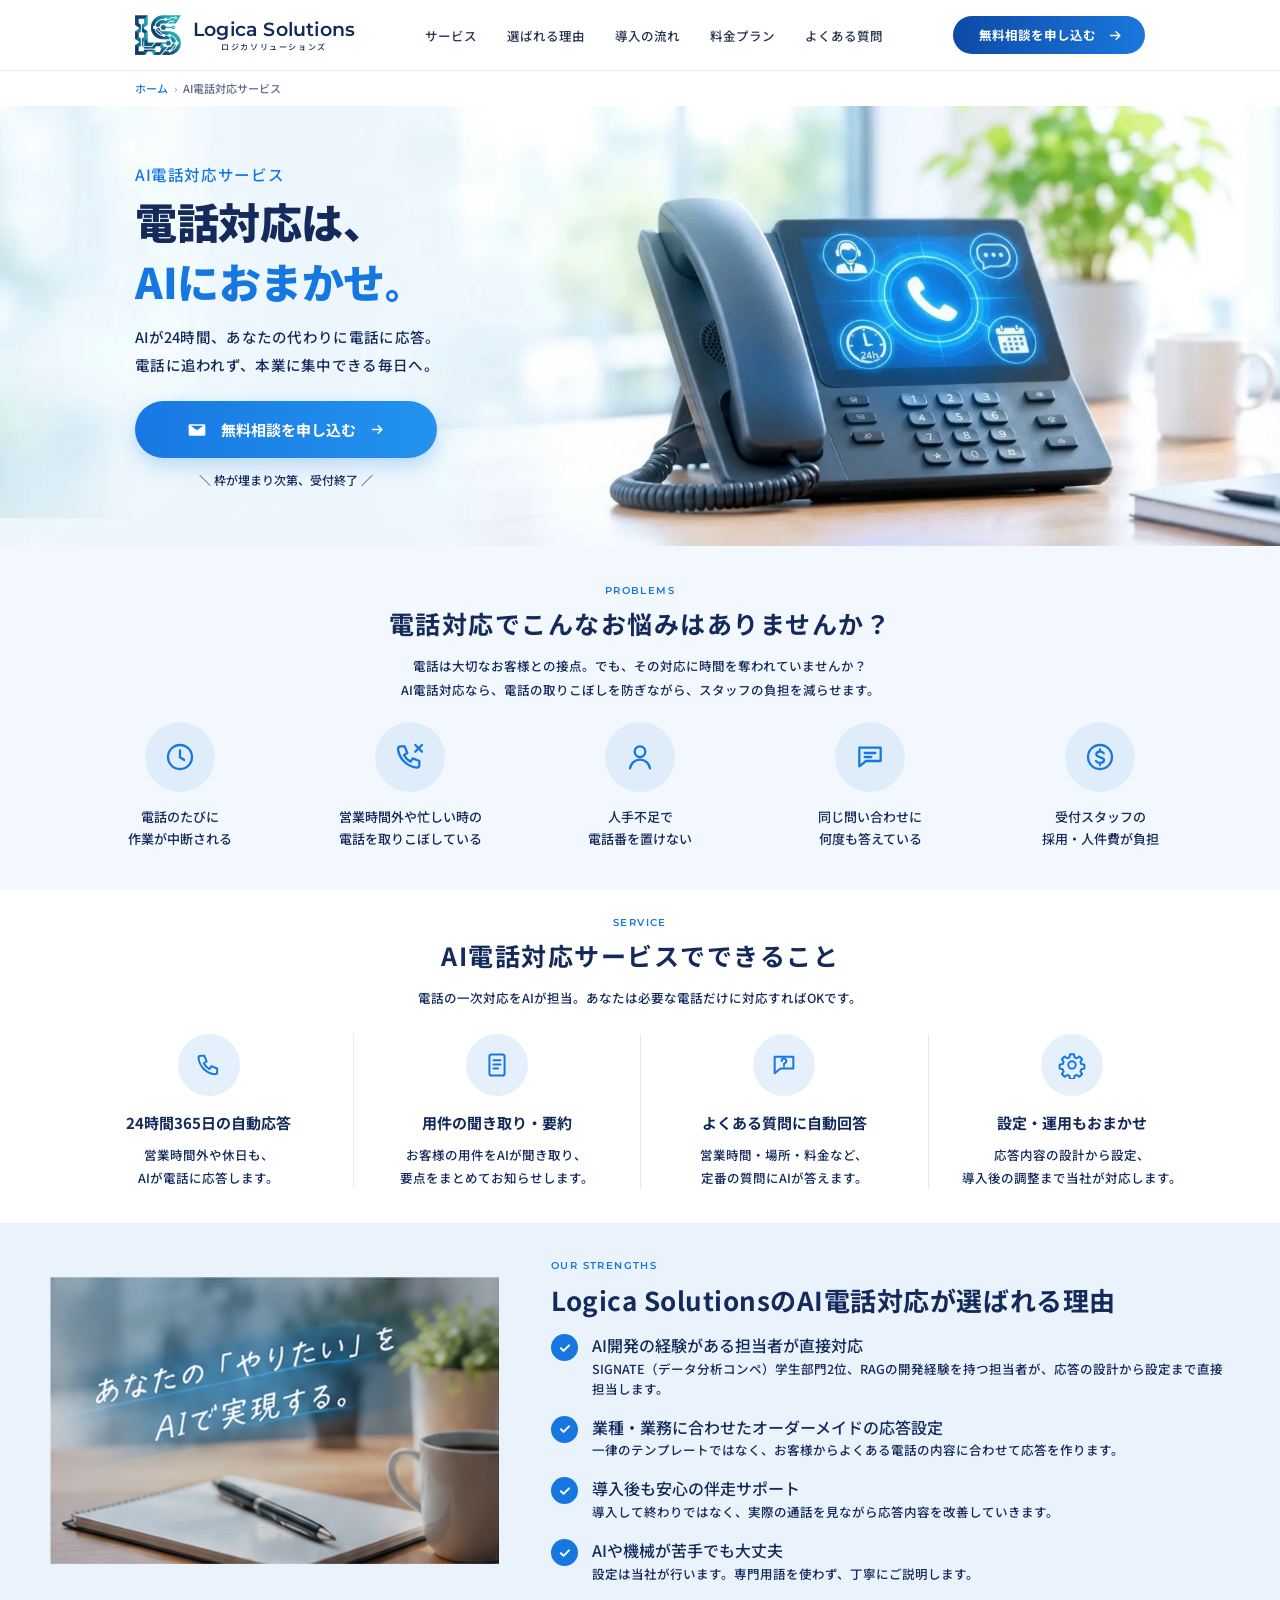
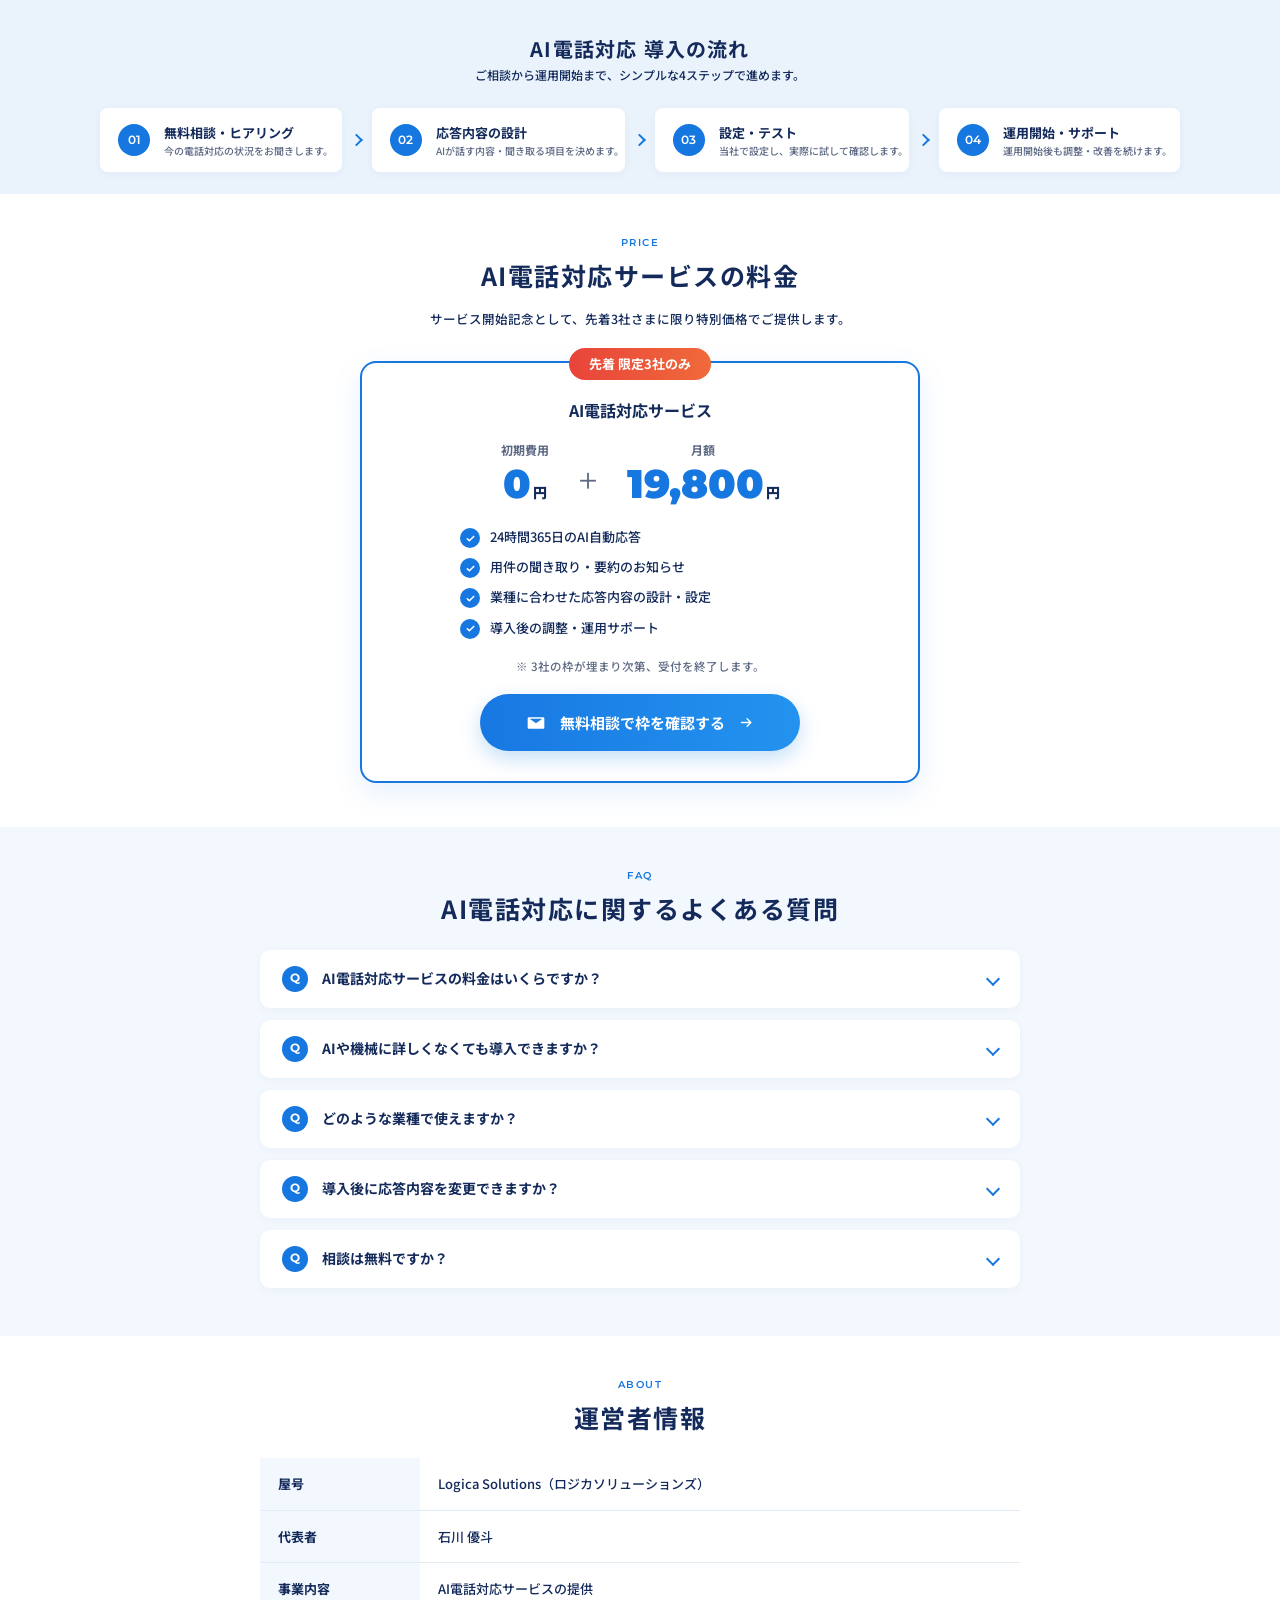
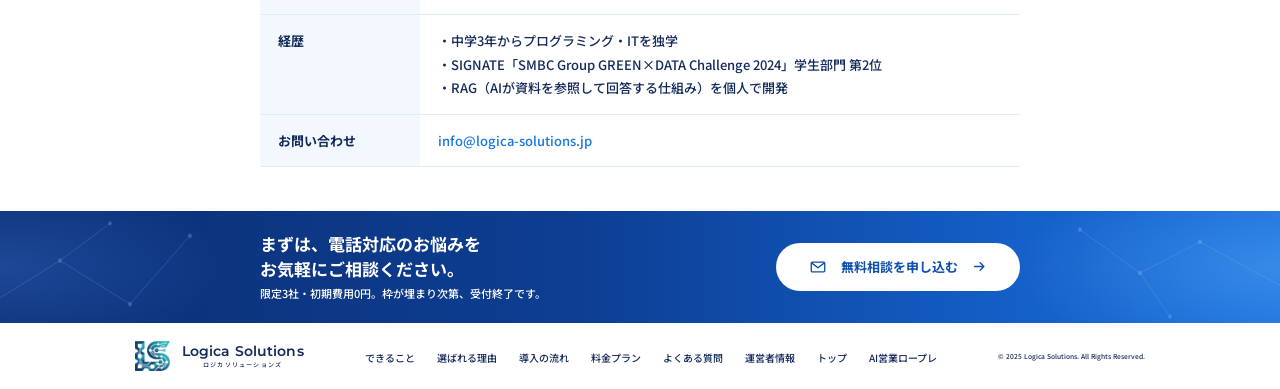
==== commit 83e8308b: "Add files via upload" ====
--- a/ai-phone/index.html
+++ b/ai-phone/index.html
@@ -49,7 +49,9 @@
       content="https://logica-solutions.jp/images/ogp-ai-phone.png"
     />
 
-    <link rel="icon" href="/favicon.svg" type="image/svg+xml" />
+    <link rel="icon" href="/favicon.ico" sizes="48x48" />
+    <link rel="icon" href="/images/icon-192.png" type="image/png" sizes="192x192" />
+    <link rel="apple-touch-icon" href="/apple-touch-icon.png" />
 
     <!-- ===== 表示速度：ファーストビュー画像を先読み・フォントは非ブロッキング ===== -->
     <link
@@ -106,7 +108,7 @@
               "LogicaSolutions"
             ],
             "url": "https://logica-solutions.jp/",
-            "logo": "https://logica-solutions.jp/favicon.svg",
+            "logo": "https://logica-solutions.jp/images/logo-full.png",
             "email": "info@logica-solutions.jp",
             "image": "https://logica-solutions.jp/images/ogp.png",
             "description": "AI電話対応サービスとAI営業ロープレツールを提供。",
@@ -299,9 +301,7 @@
           class="logo"
           aria-label="Logica Solutions（ロジカソリューションズ）トップへ"
         >
-          <svg class="logo__mark" aria-hidden="true">
-            <use href="#logo-mark" />
-          </svg>
+          <img class="logo__mark" src="/images/logo.png" alt="" width="152" height="132" />
           <span class="logo__txt"
             ><span class="logo__name">Logica Solutions</span
             ><span class="logo__kana">ロジカソリューションズ</span></span
@@ -893,9 +893,7 @@
           class="logo"
           aria-label="Logica Solutions（ロジカソリューションズ）トップへ"
         >
-          <svg class="logo__mark" aria-hidden="true">
-            <use href="#logo-mark" />
-          </svg>
+          <img class="logo__mark" src="/images/logo.png" alt="" width="152" height="132" />
           <span class="logo__txt"
             ><span class="logo__name">Logica Solutions</span
             ><span class="logo__kana">ロジカソリューションズ</span></span
--- a/css/style.css
+++ b/css/style.css
@@ -81,8 +81,8 @@
   gap: 12px;
 }
 .logo__mark {
-  width: 26px;
-  height: 34px;
+  width: auto;
+  height: 40px;
 }
 .logo__txt {
   display: flex;
@@ -759,8 +759,8 @@
   gap: 20px;
 }
 .footer .logo__mark {
-  width: 20px;
-  height: 26px;
+  width: auto;
+  height: 30px;
 }
 .footer .logo__name {
   font-size: 14px;
